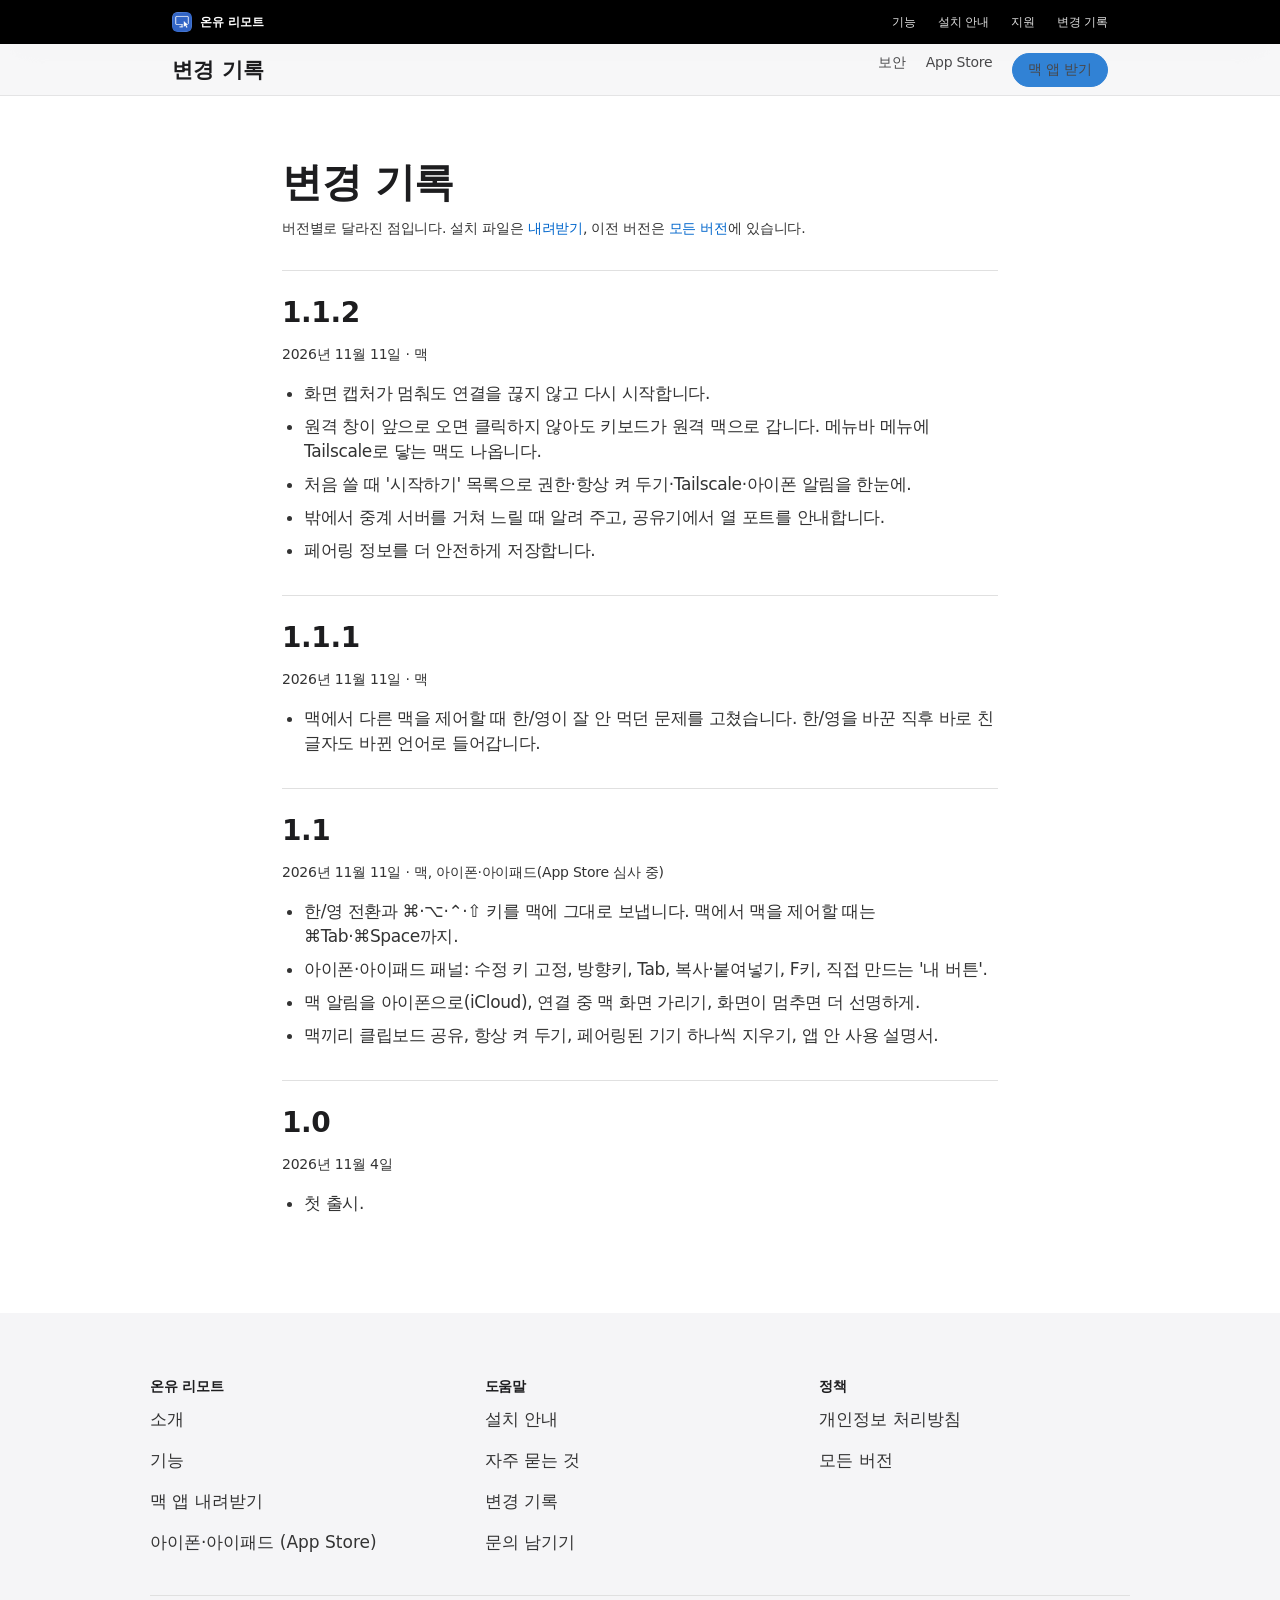
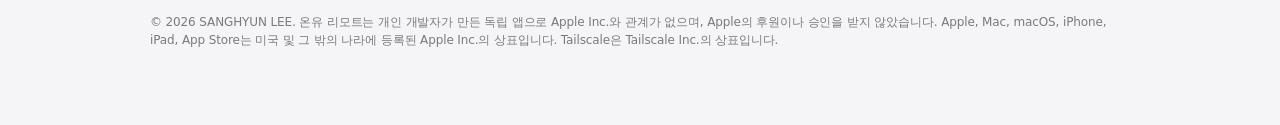
==== changelog.html @ 155ff60f "홈페이지 새로 만들기: 소개·내려받기·설치 안내·지원·개인정보 처리방침·변경 기록 (애플 스타일 DESIGN.md 기준) Co-Authored-By: Claude Fable 5.2" ====
<!doctype html>
<html lang="ko">
<head>
<meta charset="utf-8">
<meta name="viewport" content="width=device-width, initial-scale=1">
<title>변경 기록 — 온유 리모트</title>
<meta name="description" content="온유 리모트 버전별 변경 기록.">
<meta property="og:title" content="변경 기록 — 온유 리모트">
<meta property="og:description" content="온유 리모트 버전별 변경 기록.">
<meta property="og:type" content="website">
<meta property="og:url" content="https://sanghyun97.github.io/onyu-remote/changelog.html">
<meta property="og:image" content="https://sanghyun97.github.io/onyu-remote/img/remote.jpg">
<meta name="theme-color" content="#000000">
<link rel="icon" href="icon.png">
<link rel="apple-touch-icon" href="icon.png">
<link rel="stylesheet" href="style.css">
</head>
<body>
<nav class="global-nav" aria-label="사이트">
  <div class="inner">
    <a class="brand" href="./"><img src="icon.png" alt="" width="20" height="20">온유 리모트</a>
    <a href="./#features" class="optional">기능</a>
    <a href="install.html">설치 안내</a>
    <a href="support.html">지원</a>
    <a href="changelog.html" class="optional">변경 기록</a>
  </div>
</nav>
<div class="sub-nav">
  <div class="inner">
    <span class="title">변경 기록</span>
    <div class="links">
      <a href="./#security" class="optional">보안</a>
      <a href="https://apps.apple.com/kr/app/id6830655052">App Store</a>
      <a class="btn small" href="./#download">맥 앱 받기</a>
    </div>
  </div>
</div>
<main>

<article class="article">
  <h1>변경 기록</h1>
  <p class="caption">버전별로 달라진 점입니다. 설치 파일은 <a href="./#download">내려받기</a>, 이전 버전은 <a href="https://github.com/sanghyun97/onyu-remote/releases">모든 버전</a>에 있습니다.</p>
  <div class="version"><h2>1.1.2</h2><p class="caption">2026년 11월 11일 · 맥</p><ul><li>화면 캡처가 멈춰도 연결을 끊지 않고 다시 시작합니다.</li><li>원격 창이 앞으로 오면 클릭하지 않아도 키보드가 원격 맥으로 갑니다. 메뉴바 메뉴에 Tailscale로 닿는 맥도 나옵니다.</li><li>처음 쓸 때 '시작하기' 목록으로 권한·항상 켜 두기·Tailscale·아이폰 알림을 한눈에.</li><li>밖에서 중계 서버를 거쳐 느릴 때 알려 주고, 공유기에서 열 포트를 안내합니다.</li><li>페어링 정보를 더 안전하게 저장합니다.</li></ul></div><div class="version"><h2>1.1.1</h2><p class="caption">2026년 11월 11일 · 맥</p><ul><li>맥에서 다른 맥을 제어할 때 한/영이 잘 안 먹던 문제를 고쳤습니다. 한/영을 바꾼 직후 바로 친 글자도 바뀐 언어로 들어갑니다.</li></ul></div><div class="version"><h2>1.1</h2><p class="caption">2026년 11월 11일 · 맥, 아이폰·아이패드(App Store 심사 중)</p><ul><li>한/영 전환과 ⌘·⌥·⌃·⇧ 키를 맥에 그대로 보냅니다. 맥에서 맥을 제어할 때는 ⌘Tab·⌘Space까지.</li><li>아이폰·아이패드 패널: 수정 키 고정, 방향키, Tab, 복사·붙여넣기, F키, 직접 만드는 '내 버튼'.</li><li>맥 알림을 아이폰으로(iCloud), 연결 중 맥 화면 가리기, 화면이 멈추면 더 선명하게.</li><li>맥끼리 클립보드 공유, 항상 켜 두기, 페어링된 기기 하나씩 지우기, 앱 안 사용 설명서.</li></ul></div><div class="version"><h2>1.0</h2><p class="caption">2026년 11월 4일</p><ul><li>첫 출시.</li></ul></div>
</article>

</main>
<footer class="footer">
  <div class="inner">
    <div class="cols">
      <div><h4>온유 리모트</h4><a href="./">소개</a><a href="./#features">기능</a><a href="./#download">맥 앱 내려받기</a><a href="https://apps.apple.com/kr/app/id6830655052">아이폰·아이패드 (App Store)</a></div>
      <div><h4>도움말</h4><a href="install.html">설치 안내</a><a href="support.html">자주 묻는 것</a><a href="changelog.html">변경 기록</a><a href="https://github.com/sanghyun97/onyu-remote/issues/new">문의 남기기</a></div>
      <div><h4>정책</h4><a href="privacy.html">개인정보 처리방침</a><a href="https://github.com/sanghyun97/onyu-remote/releases">모든 버전</a></div>
    </div>
    <p class="legal">© 2026 SANGHYUN LEE. 온유 리모트는 개인 개발자가 만든 독립 앱으로 Apple Inc.와 관계가 없으며, Apple의 후원이나 승인을 받지 않았습니다. Apple, Mac, macOS, iPhone, iPad, App Store는 미국 및 그 밖의 나라에 등록된 Apple Inc.의 상표입니다. Tailscale은 Tailscale Inc.의 상표입니다.</p>
  </div>
</footer>
<script src="site.js" defer></script>
</body>
</html>
---- style.css ----
/* 온유 리모트 사이트 — DESIGN.md(애플 스타일 분석)의 값을 그대로 변수로 옮겼다.
   규칙: 누르는 것은 파란색 하나, 구역은 색 바꿈으로 나눔(테두리·그라데이션 없음), 그림자는 제품 사진에만. */
:root {
  --primary: #0066cc;
  --primary-focus: #0071e3;
  --primary-on-dark: #2997ff;
  --ink: #1d1d1f;
  --body-muted: #cccccc;
  --ink-80: #333333;
  --ink-48: #7a7a7a;
  --hairline: #e0e0e0;
  --canvas: #ffffff;
  --parchment: #f5f5f7;
  --tile-1: #272729;
  --tile-2: #2a2a2c;
  --black: #000000;
  --r-sm: 8px;
  --r-lg: 18px;
  --pill: 9999px;
  --section: 80px;
  --display: "SF Pro Display", system-ui, -apple-system, BlinkMacSystemFont, "Apple SD Gothic Neo", "Pretendard", "Noto Sans KR", "Malgun Gothic", sans-serif;
  --text: "SF Pro Text", system-ui, -apple-system, BlinkMacSystemFont, "Apple SD Gothic Neo", "Pretendard", "Noto Sans KR", "Malgun Gothic", sans-serif;
  --product-shadow: rgba(0, 0, 0, 0.22) 3px 5px 30px 0;
}

* { box-sizing: border-box; }
html { -webkit-text-size-adjust: 100%; scroll-behavior: smooth; scroll-padding-top: 110px; }
body {
  margin: 0;
  background: var(--canvas);
  color: var(--ink);
  font-family: var(--text);
  font-size: 17px;
  font-weight: 400;
  line-height: 1.47;
  letter-spacing: -0.374px;
  -webkit-font-smoothing: antialiased;
  word-break: keep-all;
  overflow-wrap: anywhere;
}
img { max-width: 100%; height: auto; display: block; }
a { color: var(--primary); text-decoration: none; }
a:hover { text-decoration: underline; }
a:focus-visible, button:focus-visible { outline: 2px solid var(--primary-focus); outline-offset: 2px; }
strong, b { font-weight: 600; }

/* ── 맨 위 메뉴줄(검정 44px) ── */
.global-nav { background: var(--black); height: 44px; }
.global-nav .inner {
  max-width: 980px; height: 44px; margin: 0 auto; padding: 0 22px;
  display: flex; align-items: center; gap: 22px;
  font-size: 12px; line-height: 1; letter-spacing: -0.12px;
}
.global-nav a { color: #fff; opacity: 0.88; white-space: nowrap; }
.global-nav a:hover { opacity: 1; text-decoration: none; }
.global-nav .brand { display: flex; align-items: center; gap: 8px; opacity: 1; font-weight: 600; margin-right: auto; }
.global-nav .brand img { width: 20px; height: 20px; border-radius: 5px; }

/* ── 보조 메뉴줄(반투명, 따라다님) ── */
.sub-nav {
  position: sticky; top: 0; z-index: 10; height: 52px;
  background: rgba(245, 245, 247, 0.8);
  -webkit-backdrop-filter: saturate(180%) blur(20px); backdrop-filter: saturate(180%) blur(20px);
  border-bottom: 1px solid rgba(0, 0, 0, 0.08);
}
.sub-nav .inner {
  max-width: 980px; height: 52px; margin: 0 auto; padding: 0 22px;
  display: flex; align-items: center; gap: 20px;
}
.sub-nav .title { font-family: var(--display); font-size: 21px; font-weight: 600; line-height: 1.19; letter-spacing: 0.231px; color: var(--ink); margin-right: auto; }
.sub-nav .links { display: flex; gap: 20px; font-size: 14px; line-height: 1.29; letter-spacing: -0.224px; }
.sub-nav .links a { color: var(--ink); opacity: 0.8; }
.sub-nav .links a:hover { opacity: 1; text-decoration: none; }

/* ── 버튼 ── */
.btn {
  display: inline-block; border: 1px solid var(--primary); cursor: pointer;
  background: var(--primary); color: #fff;
  font-family: var(--text); font-size: 17px; font-weight: 400; line-height: 1.24; letter-spacing: -0.374px;
  padding: 11px 22px; border-radius: var(--pill);
  transition: transform 0.12s ease;
}
.btn:hover { text-decoration: none; }
.btn:active { transform: scale(0.95); }
.btn.ghost { background: transparent; color: var(--primary); }
.btn.small { font-size: 14px; letter-spacing: -0.224px; padding: 7px 15px; }
.btn.hero { font-size: 18px; font-weight: 300; letter-spacing: 0; padding: 14px 28px; }
.tile.dark .btn.ghost { color: var(--primary-on-dark); border-color: var(--primary-on-dark); }
.cta { display: flex; flex-wrap: wrap; gap: 12px; justify-content: center; margin-top: 24px; }

/* ── 구역(타일): 화면 끝까지, 모서리 각짐, 색 바꿈이 구분선 ── */
.tile { padding: var(--section) 22px; text-align: center; background: var(--canvas); }
.tile.parchment { background: var(--parchment); }
.tile.dark { background: var(--tile-1); color: #fff; }
.tile.dark-2 { background: var(--tile-2); color: #fff; }
.tile.dark a:not(.btn), .tile.dark-2 a:not(.btn) { color: var(--primary-on-dark); }
.tile .wrap { max-width: 980px; margin: 0 auto; }
.tile .wide { max-width: 1200px; margin: 0 auto; }

h1, h2, h3 { margin: 0; font-family: var(--display); font-weight: 600; }
.hero-display { font-size: 56px; line-height: 1.07; letter-spacing: -0.28px; }
.display-lg { font-size: 40px; line-height: 1.1; letter-spacing: 0; }
.lead { font-family: var(--display); font-size: 28px; font-weight: 400; line-height: 1.2; letter-spacing: 0.196px; margin: 12px auto 0; max-width: 760px; }
.tagline { font-family: var(--display); font-size: 21px; font-weight: 600; line-height: 1.19; letter-spacing: 0.231px; }
.eyebrow { font-size: 14px; font-weight: 600; line-height: 1.29; letter-spacing: -0.224px; color: var(--ink-48); margin-bottom: 8px; }
.tile.dark .eyebrow, .tile.dark-2 .eyebrow { color: var(--body-muted); }
.copy { max-width: 680px; margin: 17px auto 0; }
.tile.dark .copy, .tile.dark-2 .copy { color: var(--body-muted); }
.caption { font-size: 14px; line-height: 1.43; letter-spacing: -0.224px; color: var(--ink-48); }
.tile.dark .caption, .tile.dark-2 .caption { color: var(--body-muted); }
.fine { font-size: 12px; line-height: 1.5; letter-spacing: -0.12px; color: var(--ink-48); }

/* ── 제품 사진: 그림자는 여기에만 ── */
.shot { margin: 48px auto 0; box-shadow: var(--product-shadow); border-radius: var(--r-lg); overflow: hidden; background: #000; }
.shot.wide-shot { max-width: 900px; }
.shot.phone { max-width: 280px; border-radius: 34px; }
.shots-row { display: flex; gap: 32px; justify-content: center; align-items: flex-start; flex-wrap: wrap; margin-top: 48px; }
.shots-row .shot { margin: 0; }

/* ── 카드 격자 ── */
.grid { display: grid; grid-template-columns: repeat(4, 1fr); gap: 20px; margin-top: 48px; text-align: left; }
.grid.three { grid-template-columns: repeat(3, 1fr); }
.grid.stats { text-align: center; }
.grid.stats .caption { margin: 8px 0 0; }
.card { background: var(--canvas); border: 1px solid var(--hairline); border-radius: var(--r-lg); padding: 24px; }
.card h3 { font-family: var(--text); font-size: 17px; font-weight: 600; line-height: 1.24; letter-spacing: -0.374px; }
.card p { margin: 8px 0 0; font-size: 14px; line-height: 1.43; letter-spacing: -0.224px; color: var(--ink-80); }
.card .num {
  display: inline-flex; align-items: center; justify-content: center; width: 28px; height: 28px; margin-bottom: 12px;
  border-radius: var(--pill); background: var(--ink); color: #fff; font-size: 14px; font-weight: 600;
}
.card .icon { width: 28px; height: 28px; margin-bottom: 12px; color: var(--ink); }

/* ── 내려받기 ── */
.download-card { max-width: 680px; margin: 48px auto 0; text-align: left; }
.download-card .row { display: flex; justify-content: space-between; gap: 16px; padding: 12px 0; border-top: 1px solid var(--hairline); font-size: 14px; letter-spacing: -0.224px; }
.download-card .row:first-of-type { border-top: 0; }
.download-card .row span:first-child { color: var(--ink-48); white-space: nowrap; }
.download-card code { font-family: ui-monospace, "SF Mono", Menlo, monospace; font-size: 12px; letter-spacing: 0; word-break: break-all; text-align: right; }

/* ── 글 위주 페이지 ── */
.article { max-width: 760px; margin: 0 auto; padding: 64px 22px var(--section); }
.article h1 { font-size: 40px; line-height: 1.1; }
.article h2 { font-family: var(--text); font-size: 28px; line-height: 1.25; letter-spacing: -0.374px; margin: 48px 0 12px; }
.article h3 { font-family: var(--text); font-size: 17px; line-height: 1.24; letter-spacing: -0.374px; margin: 24px 0 4px; }
.article p, .article li { color: var(--ink-80); }
.article ul, .article ol { padding-left: 22px; }
.article li { margin: 8px 0; }
.article .note { background: var(--parchment); border-radius: var(--r-lg); padding: 24px; margin: 24px 0; }
.article code { font-family: ui-monospace, "SF Mono", Menlo, monospace; font-size: 14px; letter-spacing: 0; background: var(--parchment); border-radius: 5px; padding: 2px 6px; }
.article details { border-top: 1px solid var(--hairline); padding: 16px 0; }
.article details:last-of-type { border-bottom: 1px solid var(--hairline); }
.article summary { cursor: pointer; font-weight: 600; color: var(--ink); list-style-position: outside; }
.article details p { margin: 12px 0 0; }
.version { border-top: 1px solid var(--hairline); padding-top: 24px; margin-top: 32px; }
.version h2 { margin-top: 0; }

/* ── 맨 아래 ── */
.footer { background: var(--parchment); color: var(--ink-80); padding: 64px 22px; }
.footer .inner { max-width: 980px; margin: 0 auto; }
.footer .cols { display: grid; grid-template-columns: repeat(3, 1fr); gap: 24px; }
.footer h4 { margin: 0 0 4px; font-size: 14px; font-weight: 600; line-height: 1.29; letter-spacing: -0.224px; color: var(--ink); }
.footer .cols a { display: block; color: var(--ink-80); line-height: 2.41; letter-spacing: 0; }
.footer .legal { margin-top: 32px; padding-top: 17px; border-top: 1px solid var(--hairline); font-size: 12px; line-height: 1.5; letter-spacing: -0.12px; color: var(--ink-48); }

/* ── 화면 크기 ── */
@media (max-width: 1068px) {
  .hero-display { font-size: 40px; }
  .grid { grid-template-columns: repeat(2, 1fr); }
  .grid.three { grid-template-columns: repeat(3, 1fr); }
}
@media (max-width: 833px) {
  .grid.three { grid-template-columns: 1fr; }
  .sub-nav .links a.optional { display: none; }
}
@media (max-width: 640px) {
  :root { --section: 48px; }
  .hero-display { font-size: 34px; }
  .display-lg { font-size: 28px; }
  .lead { font-size: 21px; }
  .grid { grid-template-columns: 1fr; }
  .global-nav .inner { gap: 16px; padding: 0 16px; }
  .global-nav a.optional { display: none; }
  .sub-nav .inner { padding: 0 16px; }
  .sub-nav .links a:not(.btn) { display: none; }
  .tile, .article { padding-left: 16px; padding-right: 16px; }
  .footer .cols { grid-template-columns: 1fr; }
  .shot.phone { max-width: 220px; }
  .article h1 { font-size: 34px; }
  .download-card .row { flex-direction: column; gap: 4px; }
  .download-card code { text-align: left; }
}
@media (max-width: 419px) {
  .hero-display { font-size: 28px; }
}
@media (prefers-reduced-motion: reduce) {
  html { scroll-behavior: auto; }
  .btn { transition: none; }
}
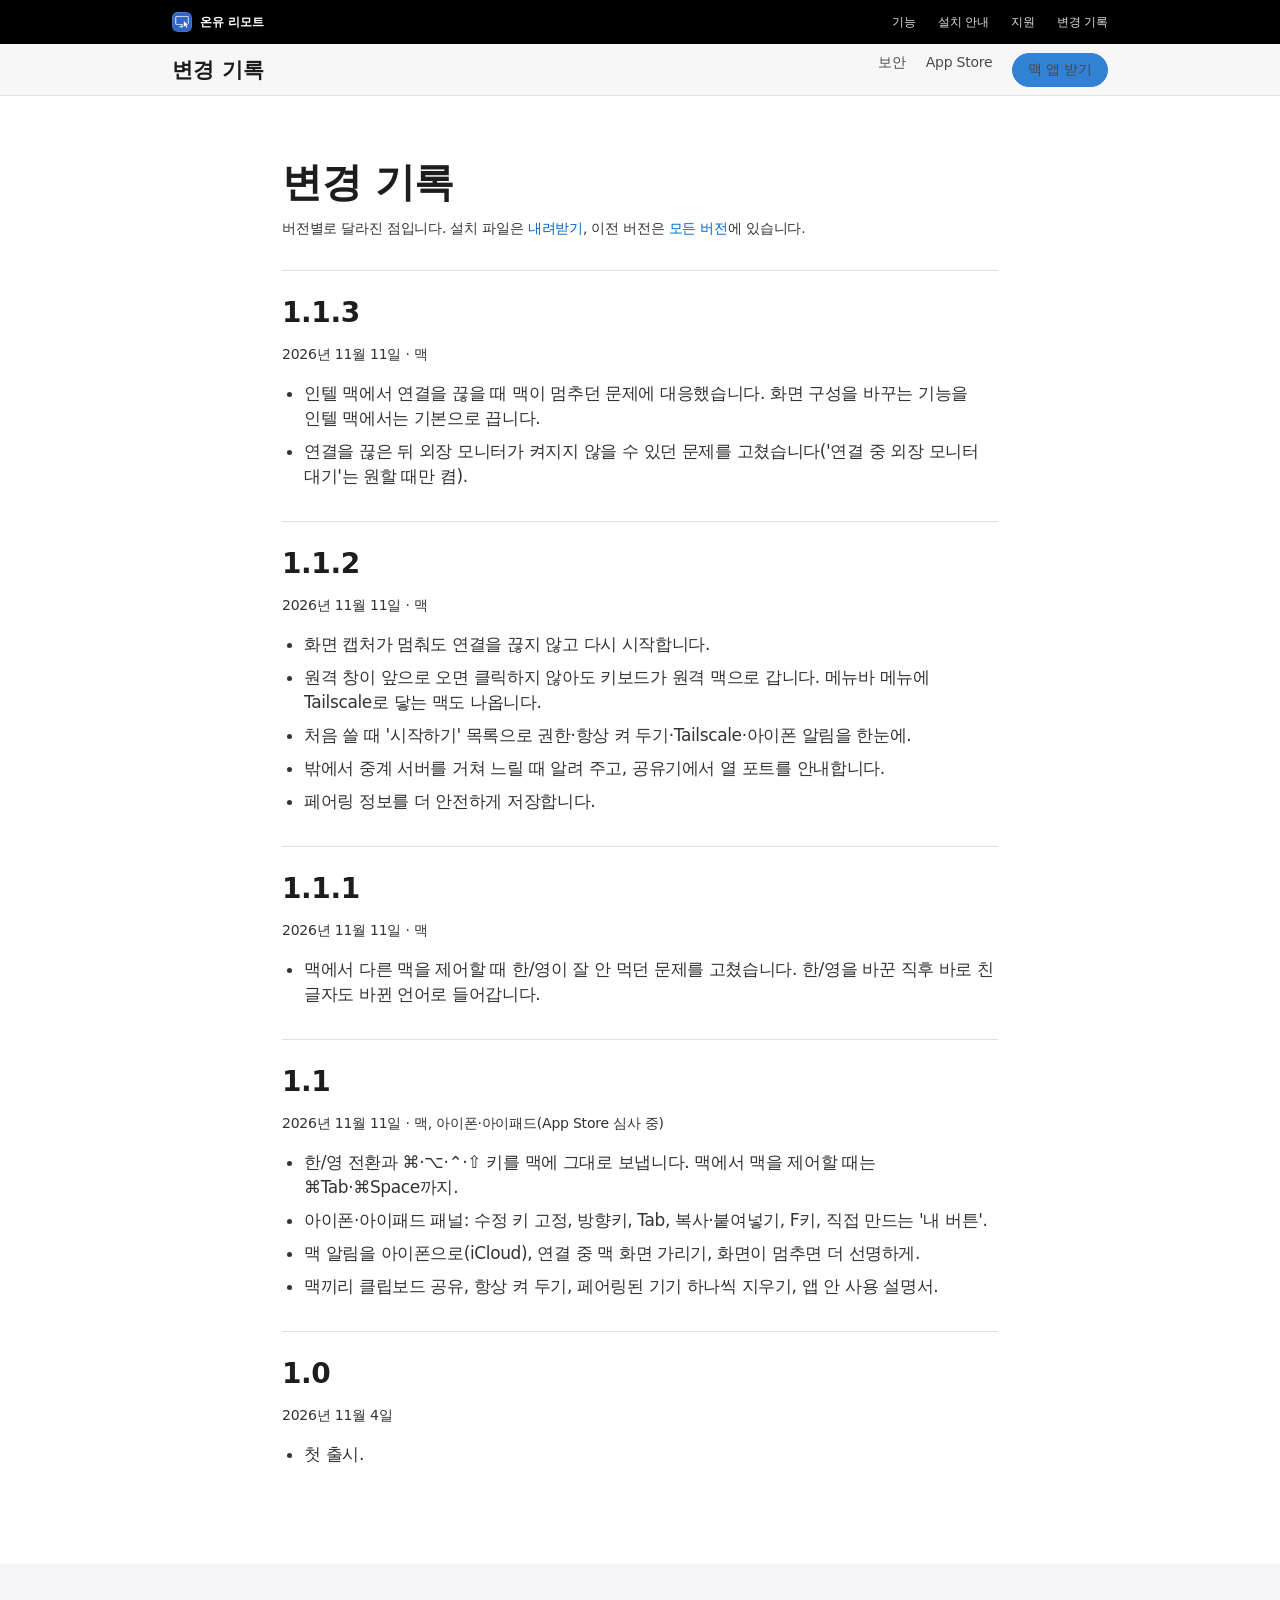
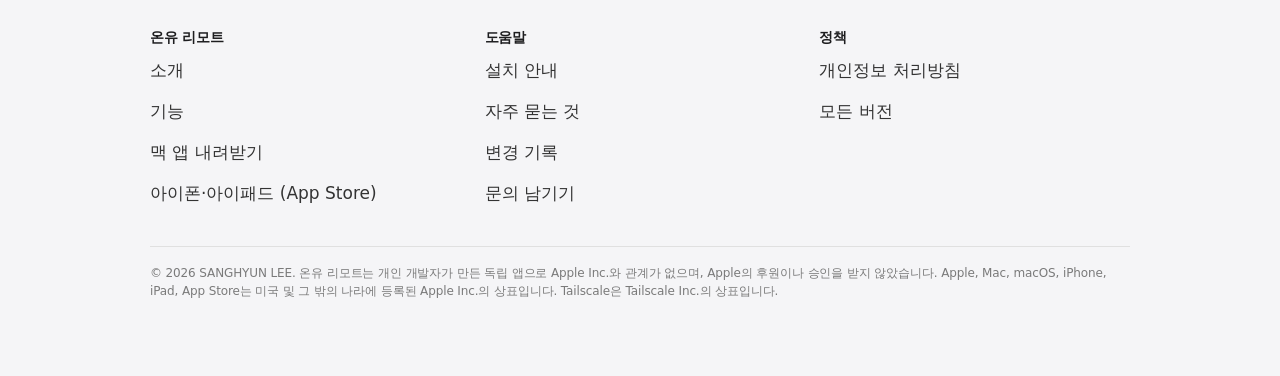
==== commit 33afee5a: "맥 앱 1.1.3: 변경 기록·지원 FAQ Co-Authored-By: Claude Fable 5.2 <noreply@anthropic.com>" ====
--- a/changelog.html
+++ b/changelog.html
@@ -40,7 +40,7 @@
 <article class="article">
   <h1>변경 기록</h1>
   <p class="caption">버전별로 달라진 점입니다. 설치 파일은 <a href="./#download">내려받기</a>, 이전 버전은 <a href="https://github.com/sanghyun97/onyu-remote/releases">모든 버전</a>에 있습니다.</p>
-  <div class="version"><h2>1.1.2</h2><p class="caption">2026년 11월 11일 · 맥</p><ul><li>화면 캡처가 멈춰도 연결을 끊지 않고 다시 시작합니다.</li><li>원격 창이 앞으로 오면 클릭하지 않아도 키보드가 원격 맥으로 갑니다. 메뉴바 메뉴에 Tailscale로 닿는 맥도 나옵니다.</li><li>처음 쓸 때 '시작하기' 목록으로 권한·항상 켜 두기·Tailscale·아이폰 알림을 한눈에.</li><li>밖에서 중계 서버를 거쳐 느릴 때 알려 주고, 공유기에서 열 포트를 안내합니다.</li><li>페어링 정보를 더 안전하게 저장합니다.</li></ul></div><div class="version"><h2>1.1.1</h2><p class="caption">2026년 11월 11일 · 맥</p><ul><li>맥에서 다른 맥을 제어할 때 한/영이 잘 안 먹던 문제를 고쳤습니다. 한/영을 바꾼 직후 바로 친 글자도 바뀐 언어로 들어갑니다.</li></ul></div><div class="version"><h2>1.1</h2><p class="caption">2026년 11월 11일 · 맥, 아이폰·아이패드(App Store 심사 중)</p><ul><li>한/영 전환과 ⌘·⌥·⌃·⇧ 키를 맥에 그대로 보냅니다. 맥에서 맥을 제어할 때는 ⌘Tab·⌘Space까지.</li><li>아이폰·아이패드 패널: 수정 키 고정, 방향키, Tab, 복사·붙여넣기, F키, 직접 만드는 '내 버튼'.</li><li>맥 알림을 아이폰으로(iCloud), 연결 중 맥 화면 가리기, 화면이 멈추면 더 선명하게.</li><li>맥끼리 클립보드 공유, 항상 켜 두기, 페어링된 기기 하나씩 지우기, 앱 안 사용 설명서.</li></ul></div><div class="version"><h2>1.0</h2><p class="caption">2026년 11월 4일</p><ul><li>첫 출시.</li></ul></div>
+  <div class="version"><h2>1.1.3</h2><p class="caption">2026년 11월 11일 · 맥</p><ul><li>인텔 맥에서 연결을 끊을 때 맥이 멈추던 문제에 대응했습니다. 화면 구성을 바꾸는 기능을 인텔 맥에서는 기본으로 끕니다.</li><li>연결을 끊은 뒤 외장 모니터가 켜지지 않을 수 있던 문제를 고쳤습니다('연결 중 외장 모니터 대기'는 원할 때만 켬).</li></ul></div><div class="version"><h2>1.1.2</h2><p class="caption">2026년 11월 11일 · 맥</p><ul><li>화면 캡처가 멈춰도 연결을 끊지 않고 다시 시작합니다.</li><li>원격 창이 앞으로 오면 클릭하지 않아도 키보드가 원격 맥으로 갑니다. 메뉴바 메뉴에 Tailscale로 닿는 맥도 나옵니다.</li><li>처음 쓸 때 '시작하기' 목록으로 권한·항상 켜 두기·Tailscale·아이폰 알림을 한눈에.</li><li>밖에서 중계 서버를 거쳐 느릴 때 알려 주고, 공유기에서 열 포트를 안내합니다.</li><li>페어링 정보를 더 안전하게 저장합니다.</li></ul></div><div class="version"><h2>1.1.1</h2><p class="caption">2026년 11월 11일 · 맥</p><ul><li>맥에서 다른 맥을 제어할 때 한/영이 잘 안 먹던 문제를 고쳤습니다. 한/영을 바꾼 직후 바로 친 글자도 바뀐 언어로 들어갑니다.</li></ul></div><div class="version"><h2>1.1</h2><p class="caption">2026년 11월 11일 · 맥, 아이폰·아이패드(App Store 심사 중)</p><ul><li>한/영 전환과 ⌘·⌥·⌃·⇧ 키를 맥에 그대로 보냅니다. 맥에서 맥을 제어할 때는 ⌘Tab·⌘Space까지.</li><li>아이폰·아이패드 패널: 수정 키 고정, 방향키, Tab, 복사·붙여넣기, F키, 직접 만드는 '내 버튼'.</li><li>맥 알림을 아이폰으로(iCloud), 연결 중 맥 화면 가리기, 화면이 멈추면 더 선명하게.</li><li>맥끼리 클립보드 공유, 항상 켜 두기, 페어링된 기기 하나씩 지우기, 앱 안 사용 설명서.</li></ul></div><div class="version"><h2>1.0</h2><p class="caption">2026년 11월 4일</p><ul><li>첫 출시.</li></ul></div>
 </article>
 
 </main>
--- a/style.css
+++ b/style.css
@@ -138,6 +138,12 @@
 .download-card .row span:first-child { color: var(--ink-48); white-space: nowrap; }
 .download-card code { font-family: ui-monospace, "SF Mono", Menlo, monospace; font-size: 12px; letter-spacing: 0; word-break: break-all; text-align: right; }
 
+.download-card .more { border-top: 1px solid var(--hairline); padding-top: 12px; }
+.download-card .more summary { cursor: pointer; font-size: 14px; letter-spacing: -0.224px; color: var(--primary); list-style-position: outside; }
+.download-card .more .row { border-top: 0; }
+.download-card .more .fine { margin: 4px 0 0; }
+.download-card .more .fine code { font-size: 11px; text-align: left; }
+
 /* ── 글 위주 페이지 ── */
 .article { max-width: 760px; margin: 0 auto; padding: 64px 22px var(--section); }
 .article h1 { font-size: 40px; line-height: 1.1; }
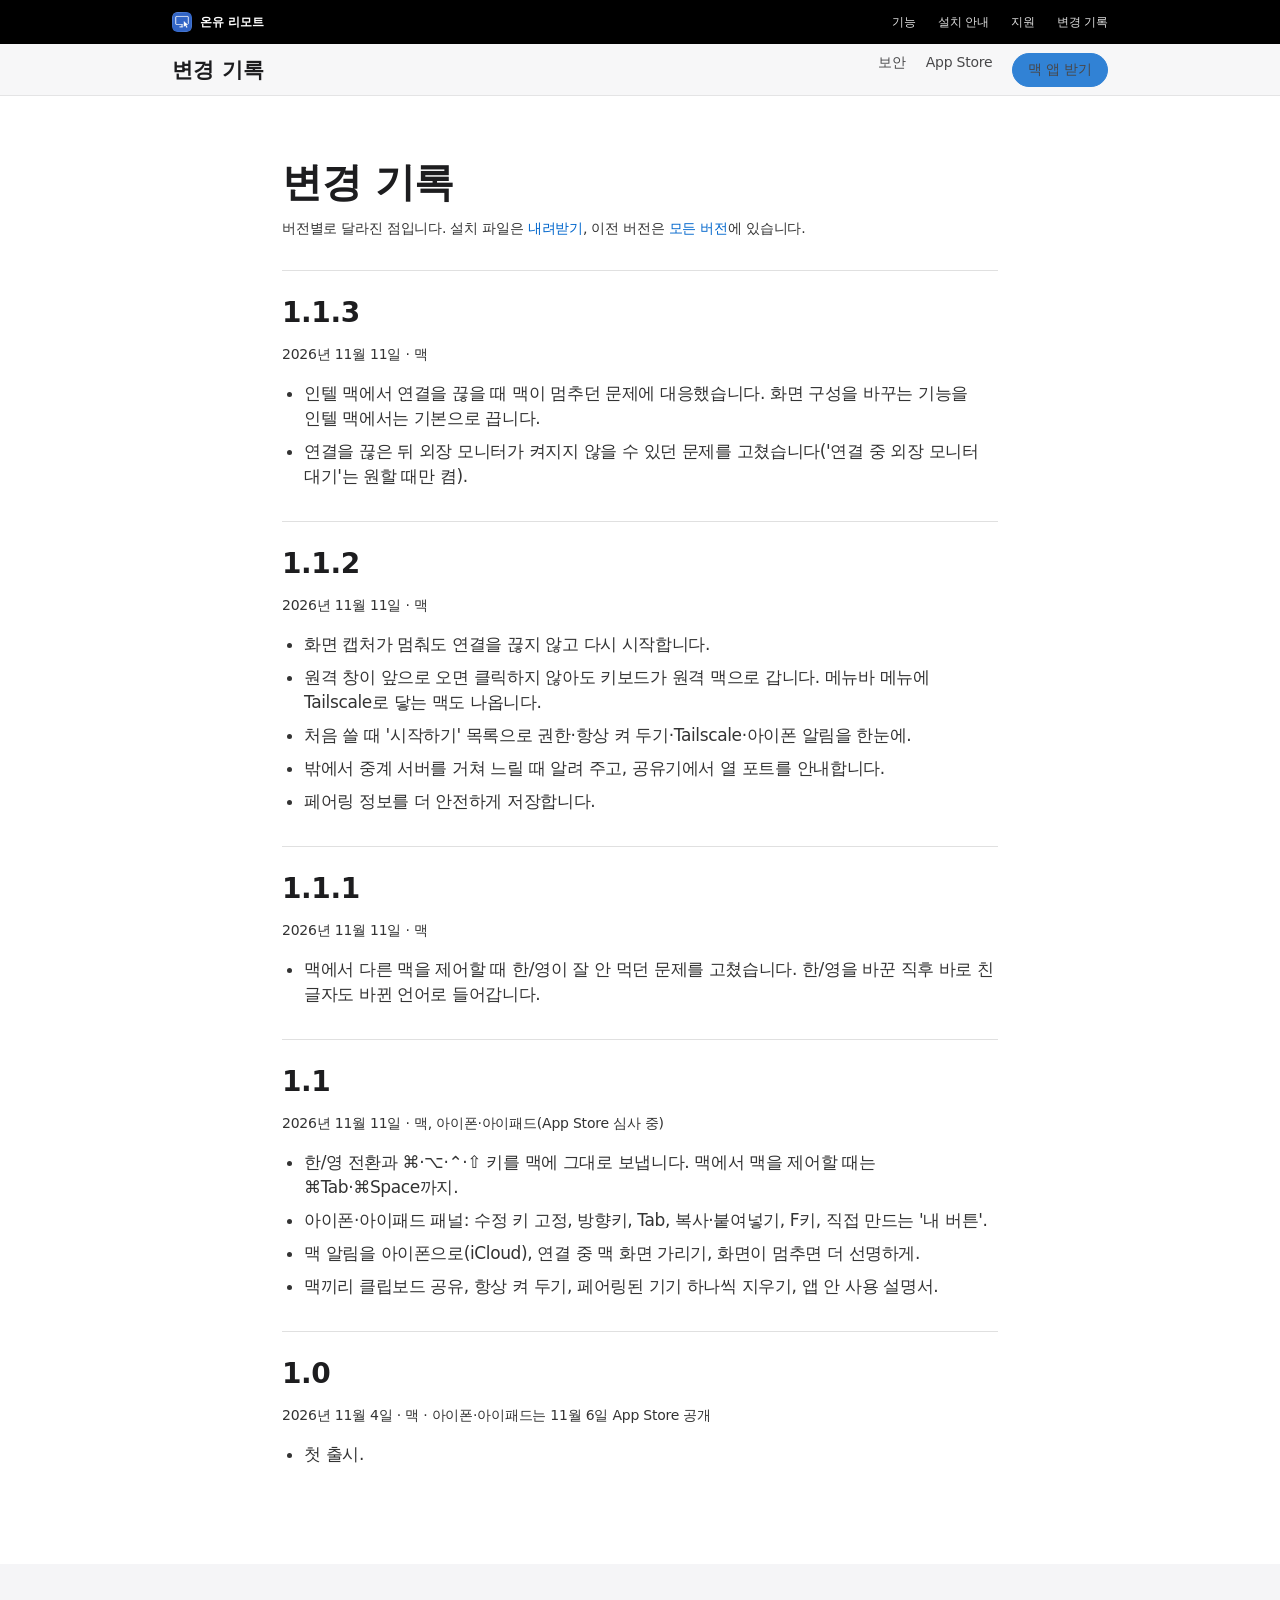
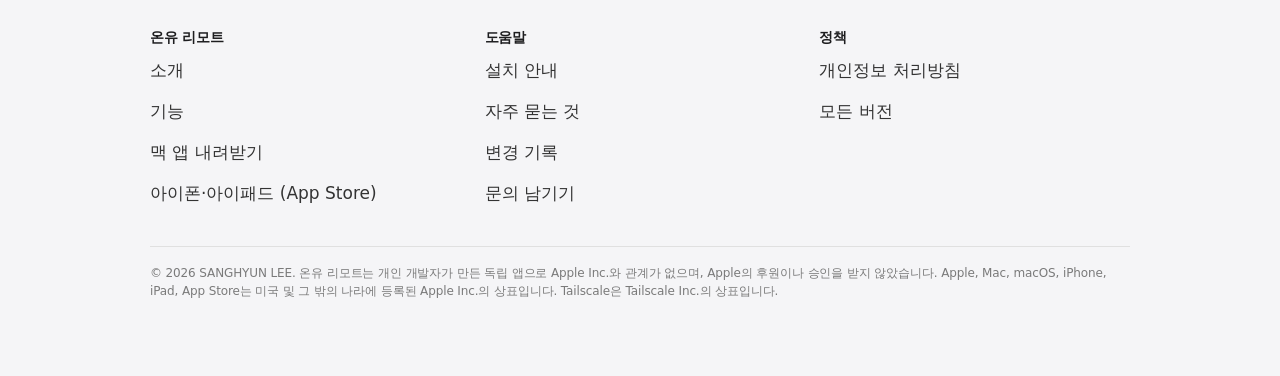
==== commit 4a4c84c3: "변경 기록: 1.0에 App Store 공개일(11월 6일) 표기 Co-Authored-By: Claude Opus 5.5 <noreply@anthropic.com>" ====
--- a/changelog.html
+++ b/changelog.html
@@ -40,7 +40,7 @@
 <article class="article">
   <h1>변경 기록</h1>
   <p class="caption">버전별로 달라진 점입니다. 설치 파일은 <a href="./#download">내려받기</a>, 이전 버전은 <a href="https://github.com/sanghyun97/onyu-remote/releases">모든 버전</a>에 있습니다.</p>
-  <div class="version"><h2>1.1.3</h2><p class="caption">2026년 11월 11일 · 맥</p><ul><li>인텔 맥에서 연결을 끊을 때 맥이 멈추던 문제에 대응했습니다. 화면 구성을 바꾸는 기능을 인텔 맥에서는 기본으로 끕니다.</li><li>연결을 끊은 뒤 외장 모니터가 켜지지 않을 수 있던 문제를 고쳤습니다('연결 중 외장 모니터 대기'는 원할 때만 켬).</li></ul></div><div class="version"><h2>1.1.2</h2><p class="caption">2026년 11월 11일 · 맥</p><ul><li>화면 캡처가 멈춰도 연결을 끊지 않고 다시 시작합니다.</li><li>원격 창이 앞으로 오면 클릭하지 않아도 키보드가 원격 맥으로 갑니다. 메뉴바 메뉴에 Tailscale로 닿는 맥도 나옵니다.</li><li>처음 쓸 때 '시작하기' 목록으로 권한·항상 켜 두기·Tailscale·아이폰 알림을 한눈에.</li><li>밖에서 중계 서버를 거쳐 느릴 때 알려 주고, 공유기에서 열 포트를 안내합니다.</li><li>페어링 정보를 더 안전하게 저장합니다.</li></ul></div><div class="version"><h2>1.1.1</h2><p class="caption">2026년 11월 11일 · 맥</p><ul><li>맥에서 다른 맥을 제어할 때 한/영이 잘 안 먹던 문제를 고쳤습니다. 한/영을 바꾼 직후 바로 친 글자도 바뀐 언어로 들어갑니다.</li></ul></div><div class="version"><h2>1.1</h2><p class="caption">2026년 11월 11일 · 맥, 아이폰·아이패드(App Store 심사 중)</p><ul><li>한/영 전환과 ⌘·⌥·⌃·⇧ 키를 맥에 그대로 보냅니다. 맥에서 맥을 제어할 때는 ⌘Tab·⌘Space까지.</li><li>아이폰·아이패드 패널: 수정 키 고정, 방향키, Tab, 복사·붙여넣기, F키, 직접 만드는 '내 버튼'.</li><li>맥 알림을 아이폰으로(iCloud), 연결 중 맥 화면 가리기, 화면이 멈추면 더 선명하게.</li><li>맥끼리 클립보드 공유, 항상 켜 두기, 페어링된 기기 하나씩 지우기, 앱 안 사용 설명서.</li></ul></div><div class="version"><h2>1.0</h2><p class="caption">2026년 11월 4일</p><ul><li>첫 출시.</li></ul></div>
+  <div class="version"><h2>1.1.3</h2><p class="caption">2026년 11월 11일 · 맥</p><ul><li>인텔 맥에서 연결을 끊을 때 맥이 멈추던 문제에 대응했습니다. 화면 구성을 바꾸는 기능을 인텔 맥에서는 기본으로 끕니다.</li><li>연결을 끊은 뒤 외장 모니터가 켜지지 않을 수 있던 문제를 고쳤습니다('연결 중 외장 모니터 대기'는 원할 때만 켬).</li></ul></div><div class="version"><h2>1.1.2</h2><p class="caption">2026년 11월 11일 · 맥</p><ul><li>화면 캡처가 멈춰도 연결을 끊지 않고 다시 시작합니다.</li><li>원격 창이 앞으로 오면 클릭하지 않아도 키보드가 원격 맥으로 갑니다. 메뉴바 메뉴에 Tailscale로 닿는 맥도 나옵니다.</li><li>처음 쓸 때 '시작하기' 목록으로 권한·항상 켜 두기·Tailscale·아이폰 알림을 한눈에.</li><li>밖에서 중계 서버를 거쳐 느릴 때 알려 주고, 공유기에서 열 포트를 안내합니다.</li><li>페어링 정보를 더 안전하게 저장합니다.</li></ul></div><div class="version"><h2>1.1.1</h2><p class="caption">2026년 11월 11일 · 맥</p><ul><li>맥에서 다른 맥을 제어할 때 한/영이 잘 안 먹던 문제를 고쳤습니다. 한/영을 바꾼 직후 바로 친 글자도 바뀐 언어로 들어갑니다.</li></ul></div><div class="version"><h2>1.1</h2><p class="caption">2026년 11월 11일 · 맥, 아이폰·아이패드(App Store 심사 중)</p><ul><li>한/영 전환과 ⌘·⌥·⌃·⇧ 키를 맥에 그대로 보냅니다. 맥에서 맥을 제어할 때는 ⌘Tab·⌘Space까지.</li><li>아이폰·아이패드 패널: 수정 키 고정, 방향키, Tab, 복사·붙여넣기, F키, 직접 만드는 '내 버튼'.</li><li>맥 알림을 아이폰으로(iCloud), 연결 중 맥 화면 가리기, 화면이 멈추면 더 선명하게.</li><li>맥끼리 클립보드 공유, 항상 켜 두기, 페어링된 기기 하나씩 지우기, 앱 안 사용 설명서.</li></ul></div><div class="version"><h2>1.0</h2><p class="caption">2026년 11월 4일 · 맥 · 아이폰·아이패드는 11월 6일 App Store 공개</p><ul><li>첫 출시.</li></ul></div>
 </article>
 
 </main>
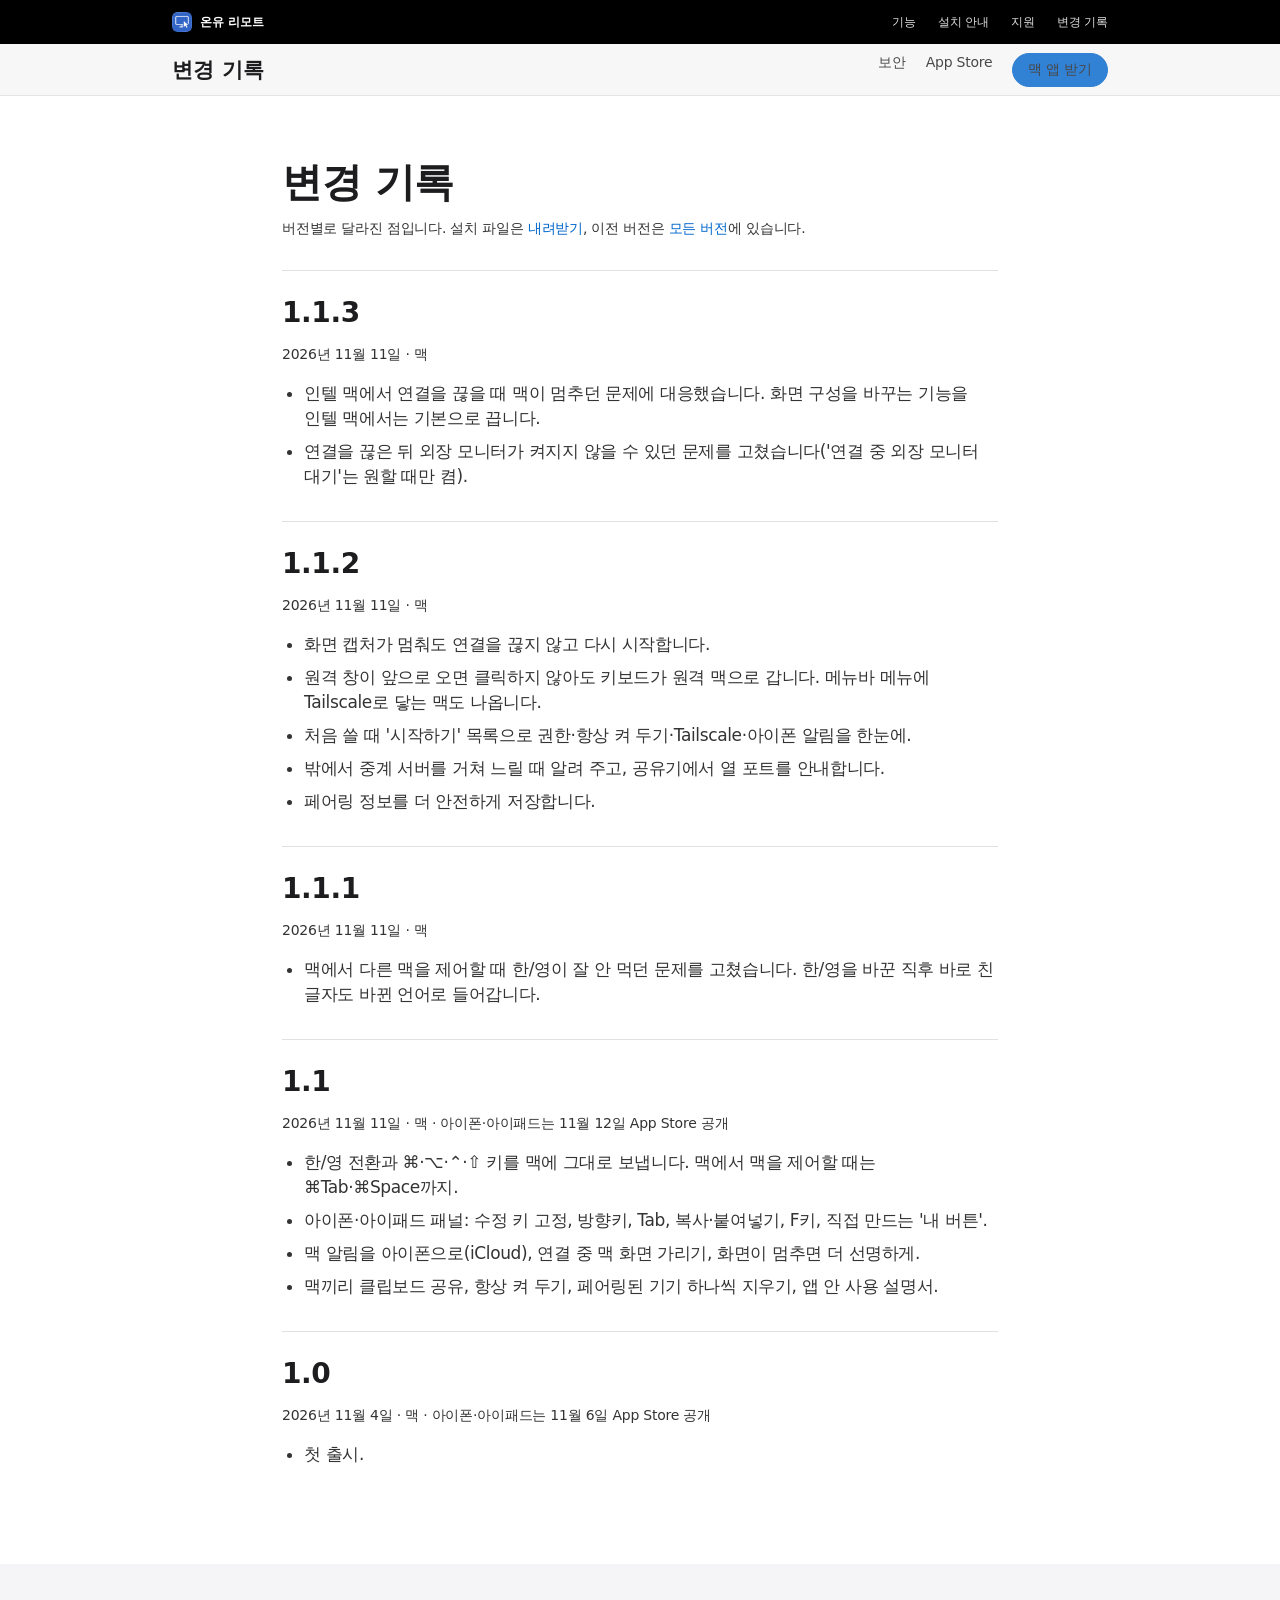
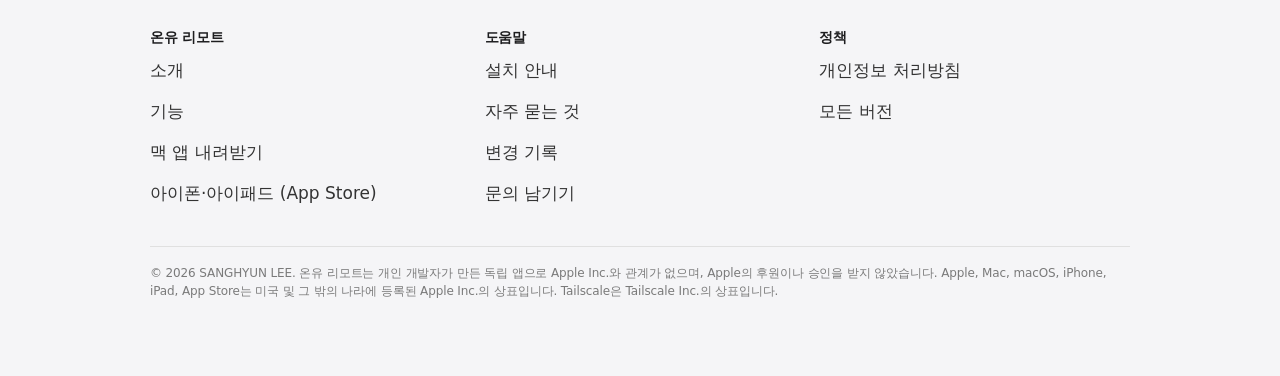
==== commit fc7b072c: "변경 기록: 1.1에 App Store 공개일(11월 12일) 표기 Co-Authored-By: Claude Fable 5.2 <noreply@anthropic.com>" ====
--- a/changelog.html
+++ b/changelog.html
@@ -40,7 +40,7 @@
 <article class="article">
   <h1>변경 기록</h1>
   <p class="caption">버전별로 달라진 점입니다. 설치 파일은 <a href="./#download">내려받기</a>, 이전 버전은 <a href="https://github.com/sanghyun97/onyu-remote/releases">모든 버전</a>에 있습니다.</p>
-  <div class="version"><h2>1.1.3</h2><p class="caption">2026년 11월 11일 · 맥</p><ul><li>인텔 맥에서 연결을 끊을 때 맥이 멈추던 문제에 대응했습니다. 화면 구성을 바꾸는 기능을 인텔 맥에서는 기본으로 끕니다.</li><li>연결을 끊은 뒤 외장 모니터가 켜지지 않을 수 있던 문제를 고쳤습니다('연결 중 외장 모니터 대기'는 원할 때만 켬).</li></ul></div><div class="version"><h2>1.1.2</h2><p class="caption">2026년 11월 11일 · 맥</p><ul><li>화면 캡처가 멈춰도 연결을 끊지 않고 다시 시작합니다.</li><li>원격 창이 앞으로 오면 클릭하지 않아도 키보드가 원격 맥으로 갑니다. 메뉴바 메뉴에 Tailscale로 닿는 맥도 나옵니다.</li><li>처음 쓸 때 '시작하기' 목록으로 권한·항상 켜 두기·Tailscale·아이폰 알림을 한눈에.</li><li>밖에서 중계 서버를 거쳐 느릴 때 알려 주고, 공유기에서 열 포트를 안내합니다.</li><li>페어링 정보를 더 안전하게 저장합니다.</li></ul></div><div class="version"><h2>1.1.1</h2><p class="caption">2026년 11월 11일 · 맥</p><ul><li>맥에서 다른 맥을 제어할 때 한/영이 잘 안 먹던 문제를 고쳤습니다. 한/영을 바꾼 직후 바로 친 글자도 바뀐 언어로 들어갑니다.</li></ul></div><div class="version"><h2>1.1</h2><p class="caption">2026년 11월 11일 · 맥, 아이폰·아이패드(App Store 심사 중)</p><ul><li>한/영 전환과 ⌘·⌥·⌃·⇧ 키를 맥에 그대로 보냅니다. 맥에서 맥을 제어할 때는 ⌘Tab·⌘Space까지.</li><li>아이폰·아이패드 패널: 수정 키 고정, 방향키, Tab, 복사·붙여넣기, F키, 직접 만드는 '내 버튼'.</li><li>맥 알림을 아이폰으로(iCloud), 연결 중 맥 화면 가리기, 화면이 멈추면 더 선명하게.</li><li>맥끼리 클립보드 공유, 항상 켜 두기, 페어링된 기기 하나씩 지우기, 앱 안 사용 설명서.</li></ul></div><div class="version"><h2>1.0</h2><p class="caption">2026년 11월 4일 · 맥 · 아이폰·아이패드는 11월 6일 App Store 공개</p><ul><li>첫 출시.</li></ul></div>
+  <div class="version"><h2>1.1.3</h2><p class="caption">2026년 11월 11일 · 맥</p><ul><li>인텔 맥에서 연결을 끊을 때 맥이 멈추던 문제에 대응했습니다. 화면 구성을 바꾸는 기능을 인텔 맥에서는 기본으로 끕니다.</li><li>연결을 끊은 뒤 외장 모니터가 켜지지 않을 수 있던 문제를 고쳤습니다('연결 중 외장 모니터 대기'는 원할 때만 켬).</li></ul></div><div class="version"><h2>1.1.2</h2><p class="caption">2026년 11월 11일 · 맥</p><ul><li>화면 캡처가 멈춰도 연결을 끊지 않고 다시 시작합니다.</li><li>원격 창이 앞으로 오면 클릭하지 않아도 키보드가 원격 맥으로 갑니다. 메뉴바 메뉴에 Tailscale로 닿는 맥도 나옵니다.</li><li>처음 쓸 때 '시작하기' 목록으로 권한·항상 켜 두기·Tailscale·아이폰 알림을 한눈에.</li><li>밖에서 중계 서버를 거쳐 느릴 때 알려 주고, 공유기에서 열 포트를 안내합니다.</li><li>페어링 정보를 더 안전하게 저장합니다.</li></ul></div><div class="version"><h2>1.1.1</h2><p class="caption">2026년 11월 11일 · 맥</p><ul><li>맥에서 다른 맥을 제어할 때 한/영이 잘 안 먹던 문제를 고쳤습니다. 한/영을 바꾼 직후 바로 친 글자도 바뀐 언어로 들어갑니다.</li></ul></div><div class="version"><h2>1.1</h2><p class="caption">2026년 11월 11일 · 맥 · 아이폰·아이패드는 11월 12일 App Store 공개</p><ul><li>한/영 전환과 ⌘·⌥·⌃·⇧ 키를 맥에 그대로 보냅니다. 맥에서 맥을 제어할 때는 ⌘Tab·⌘Space까지.</li><li>아이폰·아이패드 패널: 수정 키 고정, 방향키, Tab, 복사·붙여넣기, F키, 직접 만드는 '내 버튼'.</li><li>맥 알림을 아이폰으로(iCloud), 연결 중 맥 화면 가리기, 화면이 멈추면 더 선명하게.</li><li>맥끼리 클립보드 공유, 항상 켜 두기, 페어링된 기기 하나씩 지우기, 앱 안 사용 설명서.</li></ul></div><div class="version"><h2>1.0</h2><p class="caption">2026년 11월 4일 · 맥 · 아이폰·아이패드는 11월 6일 App Store 공개</p><ul><li>첫 출시.</li></ul></div>
 </article>
 
 </main>
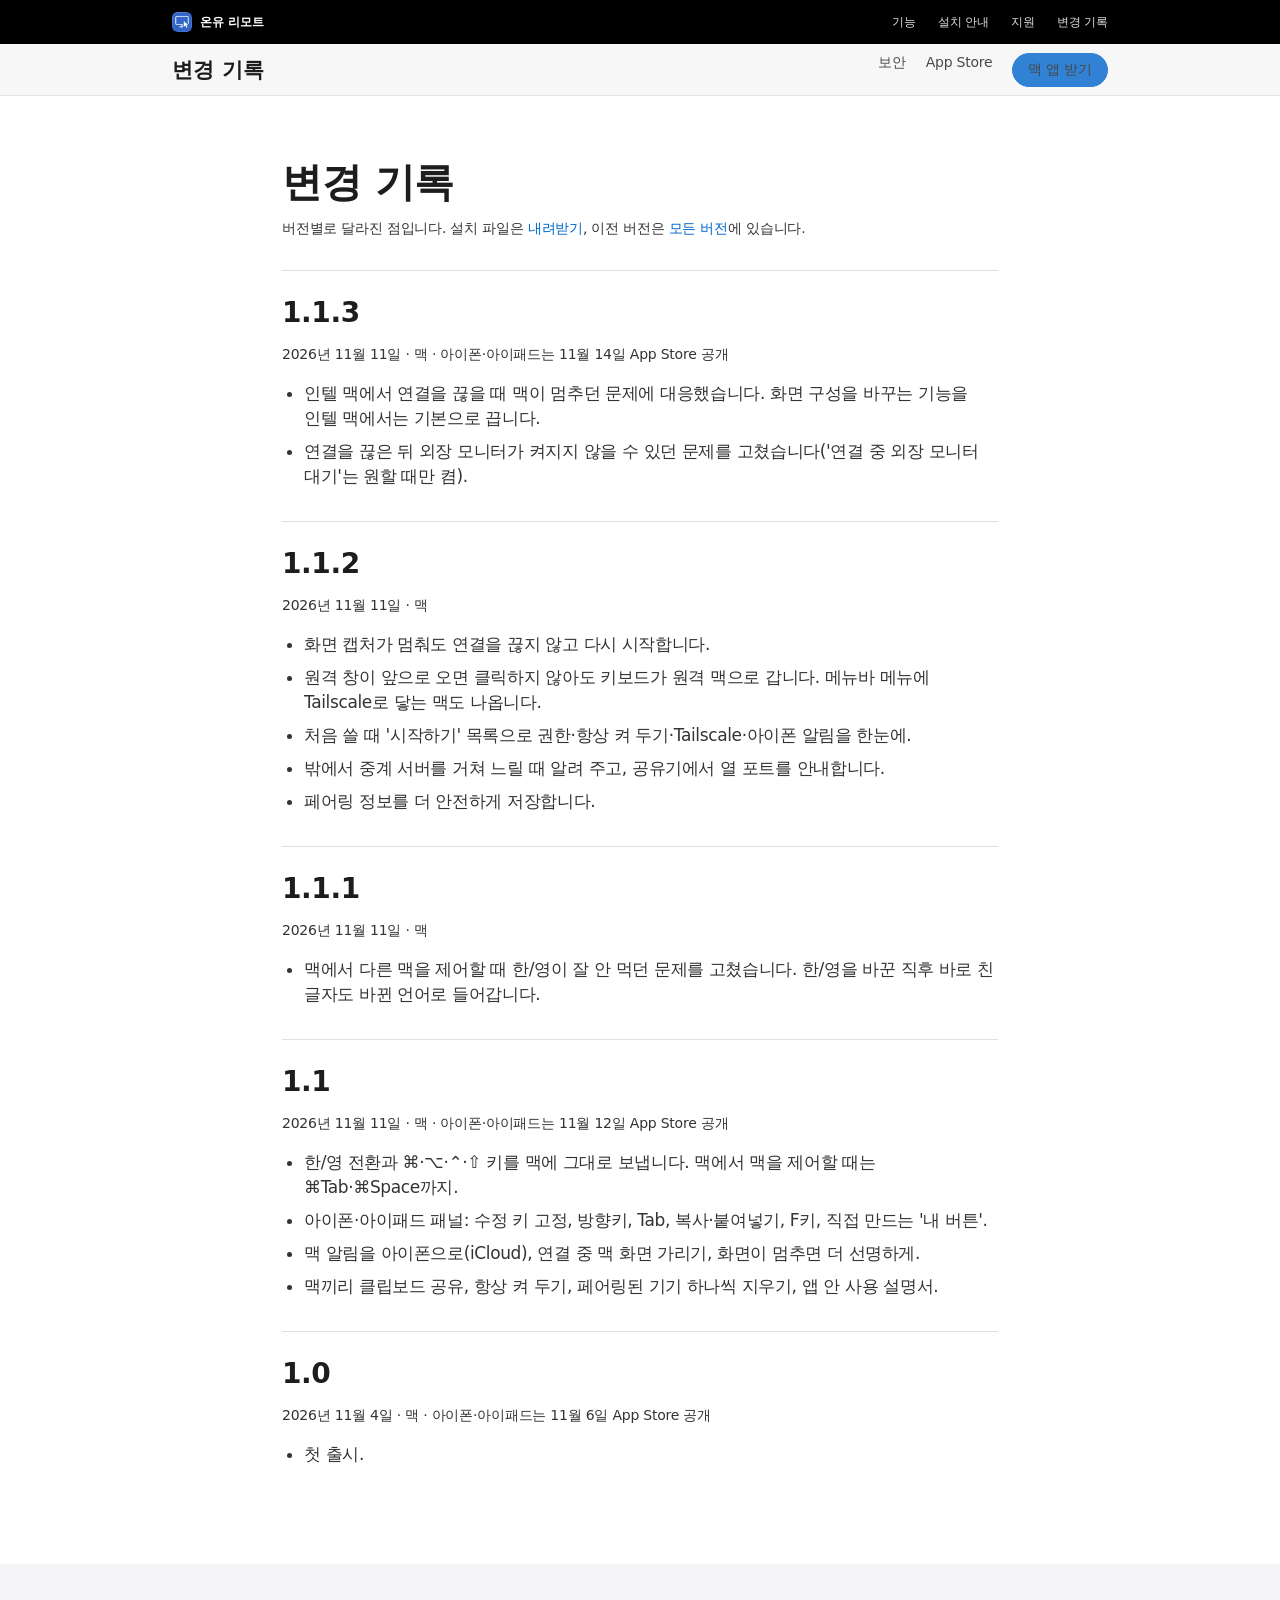
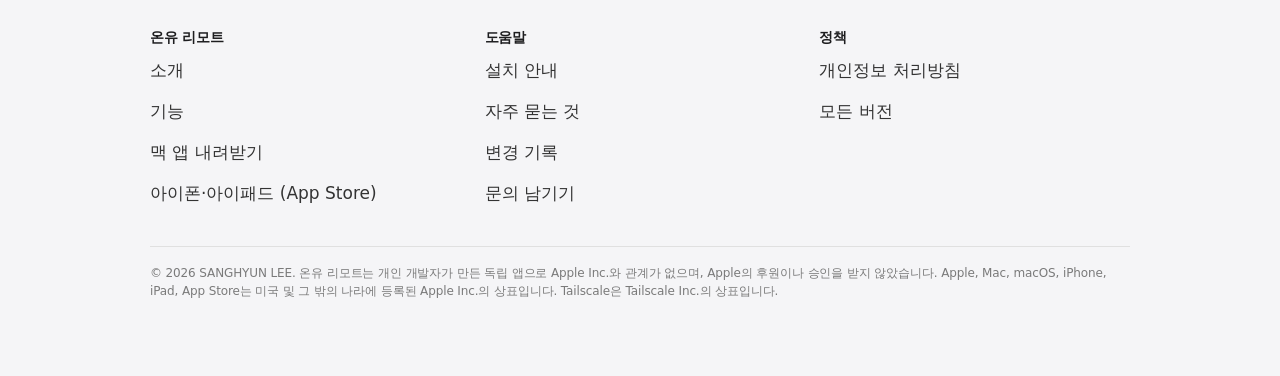
==== commit 4da8c78d: "변경 기록: 1.1.3에 App Store 공개일(11월 14일) 표기 앱스토어 지킴이(appstore-watch)가 자동으로 올림" ====
--- a/changelog.html
+++ b/changelog.html
@@ -40,7 +40,7 @@
 <article class="article">
   <h1>변경 기록</h1>
   <p class="caption">버전별로 달라진 점입니다. 설치 파일은 <a href="./#download">내려받기</a>, 이전 버전은 <a href="https://github.com/sanghyun97/onyu-remote/releases">모든 버전</a>에 있습니다.</p>
-  <div class="version"><h2>1.1.3</h2><p class="caption">2026년 11월 11일 · 맥</p><ul><li>인텔 맥에서 연결을 끊을 때 맥이 멈추던 문제에 대응했습니다. 화면 구성을 바꾸는 기능을 인텔 맥에서는 기본으로 끕니다.</li><li>연결을 끊은 뒤 외장 모니터가 켜지지 않을 수 있던 문제를 고쳤습니다('연결 중 외장 모니터 대기'는 원할 때만 켬).</li></ul></div><div class="version"><h2>1.1.2</h2><p class="caption">2026년 11월 11일 · 맥</p><ul><li>화면 캡처가 멈춰도 연결을 끊지 않고 다시 시작합니다.</li><li>원격 창이 앞으로 오면 클릭하지 않아도 키보드가 원격 맥으로 갑니다. 메뉴바 메뉴에 Tailscale로 닿는 맥도 나옵니다.</li><li>처음 쓸 때 '시작하기' 목록으로 권한·항상 켜 두기·Tailscale·아이폰 알림을 한눈에.</li><li>밖에서 중계 서버를 거쳐 느릴 때 알려 주고, 공유기에서 열 포트를 안내합니다.</li><li>페어링 정보를 더 안전하게 저장합니다.</li></ul></div><div class="version"><h2>1.1.1</h2><p class="caption">2026년 11월 11일 · 맥</p><ul><li>맥에서 다른 맥을 제어할 때 한/영이 잘 안 먹던 문제를 고쳤습니다. 한/영을 바꾼 직후 바로 친 글자도 바뀐 언어로 들어갑니다.</li></ul></div><div class="version"><h2>1.1</h2><p class="caption">2026년 11월 11일 · 맥 · 아이폰·아이패드는 11월 12일 App Store 공개</p><ul><li>한/영 전환과 ⌘·⌥·⌃·⇧ 키를 맥에 그대로 보냅니다. 맥에서 맥을 제어할 때는 ⌘Tab·⌘Space까지.</li><li>아이폰·아이패드 패널: 수정 키 고정, 방향키, Tab, 복사·붙여넣기, F키, 직접 만드는 '내 버튼'.</li><li>맥 알림을 아이폰으로(iCloud), 연결 중 맥 화면 가리기, 화면이 멈추면 더 선명하게.</li><li>맥끼리 클립보드 공유, 항상 켜 두기, 페어링된 기기 하나씩 지우기, 앱 안 사용 설명서.</li></ul></div><div class="version"><h2>1.0</h2><p class="caption">2026년 11월 4일 · 맥 · 아이폰·아이패드는 11월 6일 App Store 공개</p><ul><li>첫 출시.</li></ul></div>
+  <div class="version"><h2>1.1.3</h2><p class="caption">2026년 11월 11일 · 맥 · 아이폰·아이패드는 11월 14일 App Store 공개</p><ul><li>인텔 맥에서 연결을 끊을 때 맥이 멈추던 문제에 대응했습니다. 화면 구성을 바꾸는 기능을 인텔 맥에서는 기본으로 끕니다.</li><li>연결을 끊은 뒤 외장 모니터가 켜지지 않을 수 있던 문제를 고쳤습니다('연결 중 외장 모니터 대기'는 원할 때만 켬).</li></ul></div><div class="version"><h2>1.1.2</h2><p class="caption">2026년 11월 11일 · 맥</p><ul><li>화면 캡처가 멈춰도 연결을 끊지 않고 다시 시작합니다.</li><li>원격 창이 앞으로 오면 클릭하지 않아도 키보드가 원격 맥으로 갑니다. 메뉴바 메뉴에 Tailscale로 닿는 맥도 나옵니다.</li><li>처음 쓸 때 '시작하기' 목록으로 권한·항상 켜 두기·Tailscale·아이폰 알림을 한눈에.</li><li>밖에서 중계 서버를 거쳐 느릴 때 알려 주고, 공유기에서 열 포트를 안내합니다.</li><li>페어링 정보를 더 안전하게 저장합니다.</li></ul></div><div class="version"><h2>1.1.1</h2><p class="caption">2026년 11월 11일 · 맥</p><ul><li>맥에서 다른 맥을 제어할 때 한/영이 잘 안 먹던 문제를 고쳤습니다. 한/영을 바꾼 직후 바로 친 글자도 바뀐 언어로 들어갑니다.</li></ul></div><div class="version"><h2>1.1</h2><p class="caption">2026년 11월 11일 · 맥 · 아이폰·아이패드는 11월 12일 App Store 공개</p><ul><li>한/영 전환과 ⌘·⌥·⌃·⇧ 키를 맥에 그대로 보냅니다. 맥에서 맥을 제어할 때는 ⌘Tab·⌘Space까지.</li><li>아이폰·아이패드 패널: 수정 키 고정, 방향키, Tab, 복사·붙여넣기, F키, 직접 만드는 '내 버튼'.</li><li>맥 알림을 아이폰으로(iCloud), 연결 중 맥 화면 가리기, 화면이 멈추면 더 선명하게.</li><li>맥끼리 클립보드 공유, 항상 켜 두기, 페어링된 기기 하나씩 지우기, 앱 안 사용 설명서.</li></ul></div><div class="version"><h2>1.0</h2><p class="caption">2026년 11월 4일 · 맥 · 아이폰·아이패드는 11월 6일 App Store 공개</p><ul><li>첫 출시.</li></ul></div>
 </article>
 
 </main>
